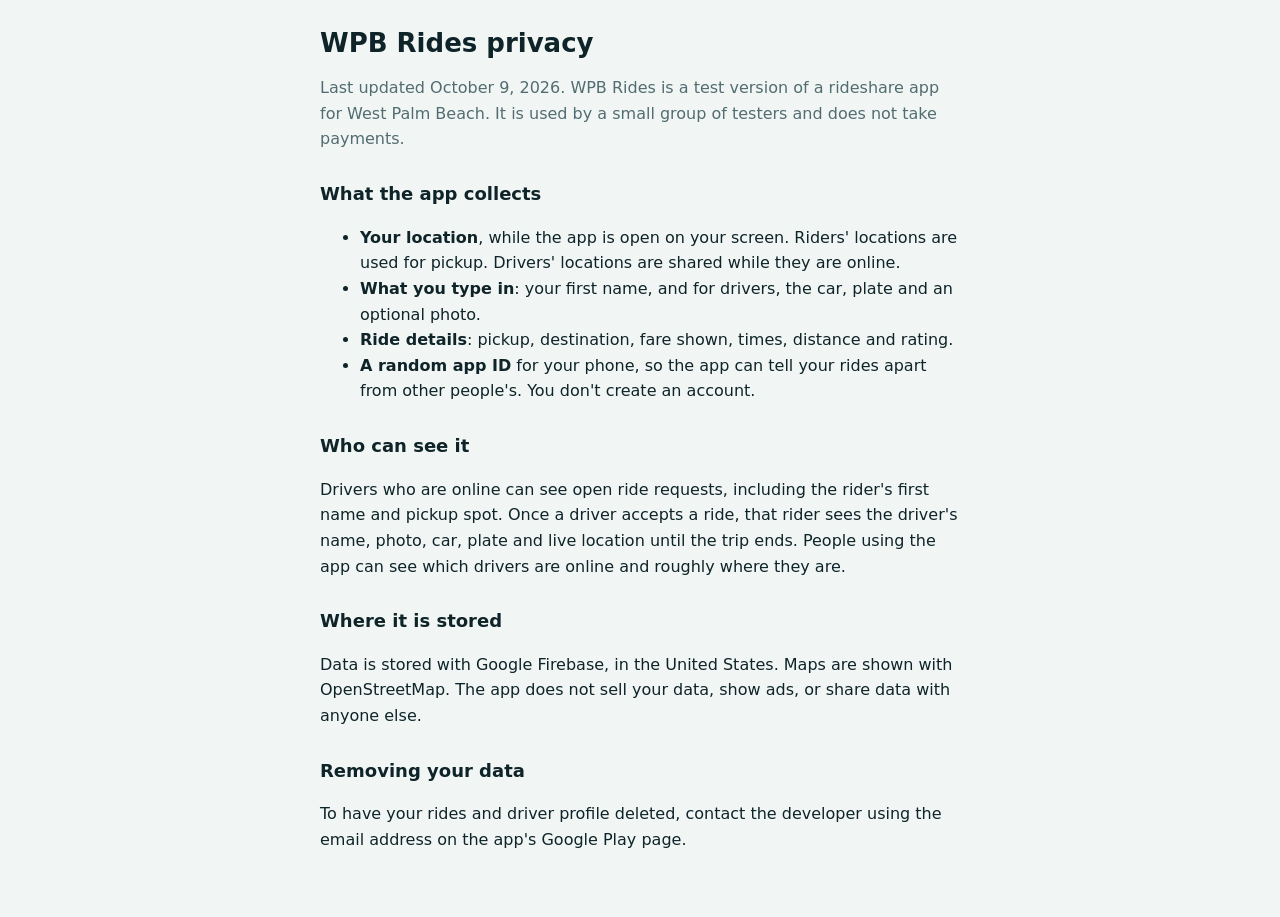
==== privacy.html @ 41b73776 "Add WPB Rides GPS prototype Rider and driver web app for West Palm Beach with live GPS, Firebase syn" ====
<!doctype html>
<html lang="en">
<head>
<meta charset="utf-8">
<meta name="viewport" content="width=device-width,initial-scale=1">
<title>WPB Rides Privacy</title>
<style>
  :root{--bg:#F1F6F5;--ink:#0F2428;--muted:#526C70;--primary:#0A6670;color-scheme:light}
  @media (prefers-color-scheme: dark){:root{--bg:#0A1517;--ink:#E2EEEC;--muted:#93ADAF;--primary:#43B5BE;color-scheme:dark}}
  body{margin:0;background:var(--bg);color:var(--ink);font:16px/1.6 "Segoe UI",system-ui,-apple-system,sans-serif;padding-inline:16px;padding-block:28px 48px}
  main{max-width:640px;margin:0 auto}
  h1{font-size:26px;line-height:1.2;margin:0 0 6px}
  h2{font-size:18px;margin:28px 0 6px}
  p,li{max-width:65ch}
  .muted{color:var(--muted)}
  a{color:var(--primary)}
</style>
</head>
<body>
<main>
  <h1>WPB Rides privacy</h1>
  <p class="muted">Last updated October 9, 2026. WPB Rides is a test version of a rideshare app for West Palm Beach. It is used by a small group of testers and does not take payments.</p>

  <h2>What the app collects</h2>
  <ul>
    <li><b>Your location</b>, while the app is open on your screen. Riders' locations are used for pickup. Drivers' locations are shared while they are online.</li>
    <li><b>What you type in</b>: your first name, and for drivers, the car, plate and an optional photo.</li>
    <li><b>Ride details</b>: pickup, destination, fare shown, times, distance and rating.</li>
    <li><b>A random app ID</b> for your phone, so the app can tell your rides apart from other people's. You don't create an account.</li>
  </ul>

  <h2>Who can see it</h2>
  <p>Drivers who are online can see open ride requests, including the rider's first name and pickup spot. Once a driver accepts a ride, that rider sees the driver's name, photo, car, plate and live location until the trip ends. People using the app can see which drivers are online and roughly where they are.</p>

  <h2>Where it is stored</h2>
  <p>Data is stored with Google Firebase, in the United States. Maps are shown with OpenStreetMap. The app does not sell your data, show ads, or share data with anyone else.</p>

  <h2>Removing your data</h2>
  <p>To have your rides and driver profile deleted, contact the developer using the email address on the app's Google Play page.</p>
</main>
</body>
</html>
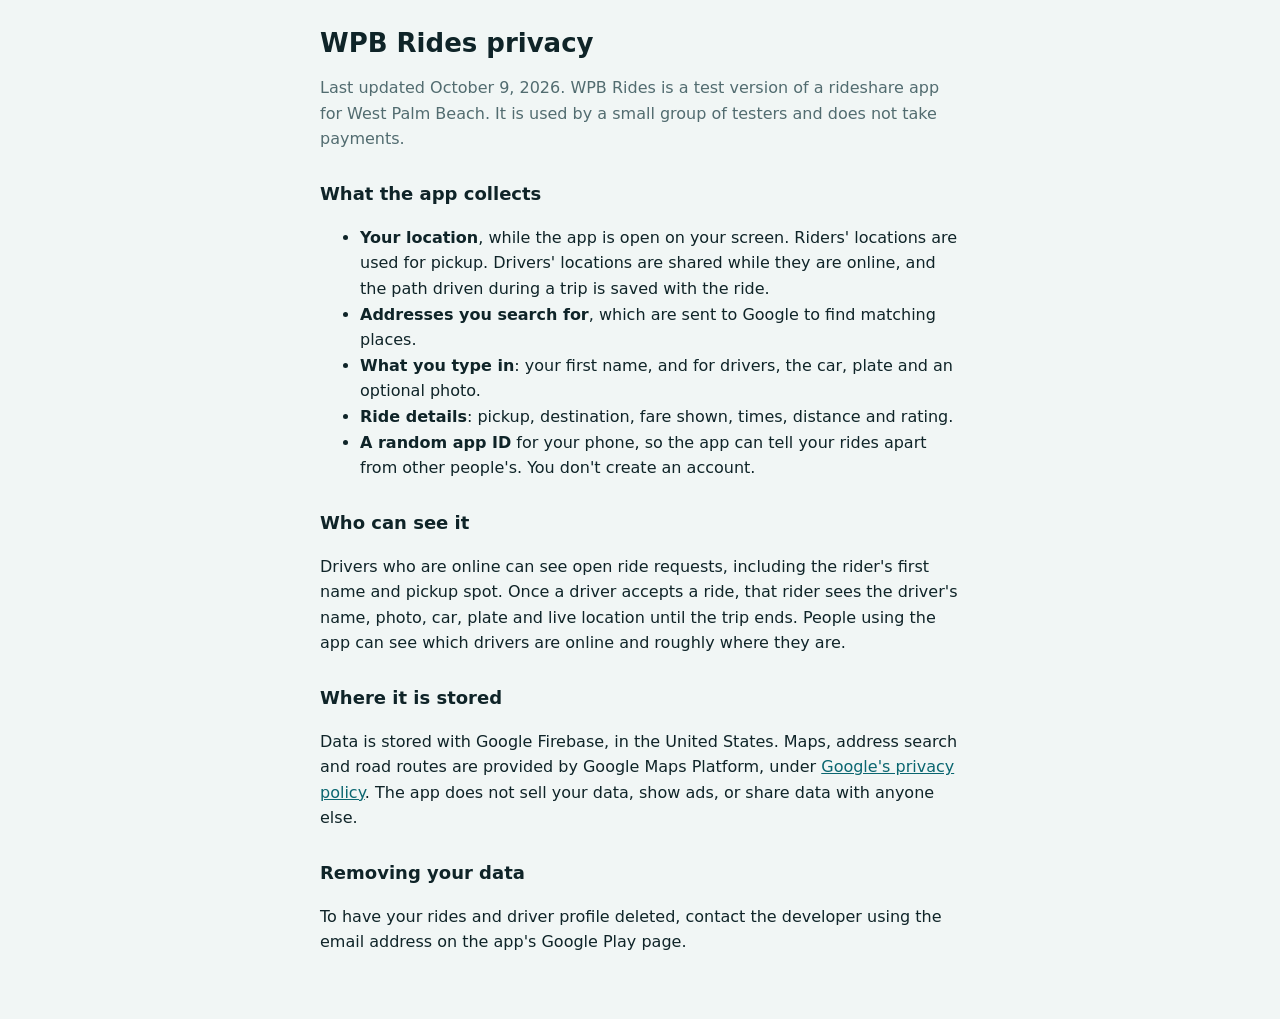
==== commit 3c6df2b9: "Switch to Google Maps with typed addresses and road routes The map now uses Google Maps. Riders can " ====
--- a/privacy.html
+++ b/privacy.html
@@ -23,7 +23,8 @@
 
   <h2>What the app collects</h2>
   <ul>
-    <li><b>Your location</b>, while the app is open on your screen. Riders' locations are used for pickup. Drivers' locations are shared while they are online.</li>
+    <li><b>Your location</b>, while the app is open on your screen. Riders' locations are used for pickup. Drivers' locations are shared while they are online, and the path driven during a trip is saved with the ride.</li>
+    <li><b>Addresses you search for</b>, which are sent to Google to find matching places.</li>
     <li><b>What you type in</b>: your first name, and for drivers, the car, plate and an optional photo.</li>
     <li><b>Ride details</b>: pickup, destination, fare shown, times, distance and rating.</li>
     <li><b>A random app ID</b> for your phone, so the app can tell your rides apart from other people's. You don't create an account.</li>
@@ -33,7 +34,7 @@
   <p>Drivers who are online can see open ride requests, including the rider's first name and pickup spot. Once a driver accepts a ride, that rider sees the driver's name, photo, car, plate and live location until the trip ends. People using the app can see which drivers are online and roughly where they are.</p>
 
   <h2>Where it is stored</h2>
-  <p>Data is stored with Google Firebase, in the United States. Maps are shown with OpenStreetMap. The app does not sell your data, show ads, or share data with anyone else.</p>
+  <p>Data is stored with Google Firebase, in the United States. Maps, address search and road routes are provided by Google Maps Platform, under <a href="https://policies.google.com/privacy">Google's privacy policy</a>. The app does not sell your data, show ads, or share data with anyone else.</p>
 
   <h2>Removing your data</h2>
   <p>To have your rides and driver profile deleted, contact the developer using the email address on the app's Google Play page.</p>
